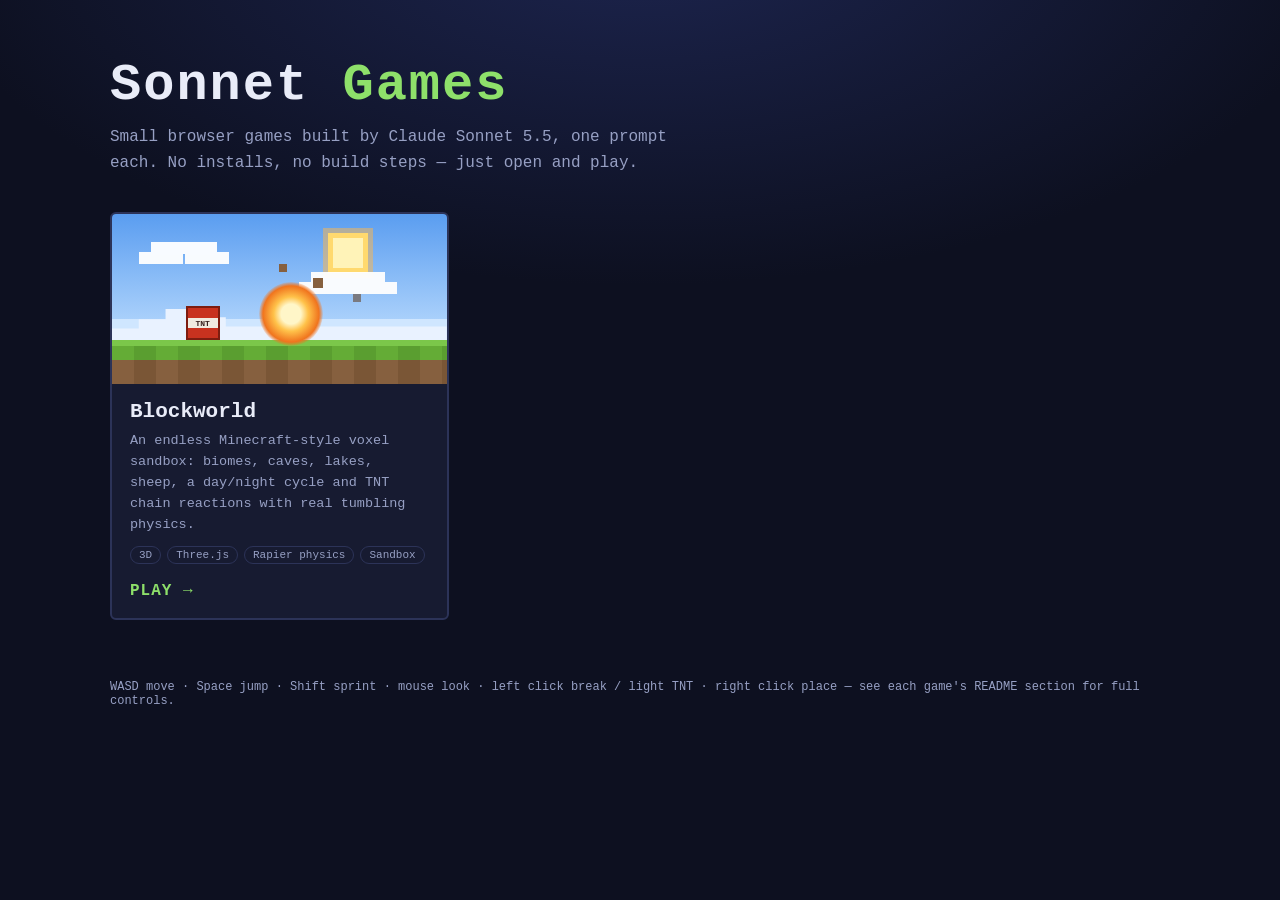
==== index.html @ 3fce9a78 "Add Blockworld: browser voxel sandbox with biomes, TNT physics, day/night and sheep Co-Authored-By: " ====
<!doctype html>
<html lang="en">
<head>
<meta charset="utf-8">
<meta name="viewport" content="width=device-width, initial-scale=1">
<title>Sonnet Games</title>
<meta name="description" content="A small arcade of browser games built by Claude Sonnet 5.5, one prompt each.">
<style>
  :root { --bg: #0d1020; --panel: #171b31; --line: #2c3358; --ink: #e9ecf8; --dim: #97a0c4; --accent: #8ee06a; }
  * { box-sizing: border-box; }
  html, body { margin: 0; min-height: 100%; background: var(--bg); color: var(--ink);
    font-family: ui-monospace, "SF Mono", Menlo, Consolas, "Courier New", monospace; }
  body { background: radial-gradient(1200px 600px at 50% -10%, #1d2550 0%, transparent 60%), var(--bg); }
  header { max-width: 1100px; margin: 0 auto; padding: 56px 20px 8px; }
  h1 { margin: 0; font-size: clamp(30px, 6vw, 52px); letter-spacing: 2px; }
  h1 span { color: var(--accent); }
  header p { margin: 10px 0 0; color: var(--dim); max-width: 60ch; line-height: 1.6; }
  main { max-width: 1100px; margin: 0 auto; padding: 28px 20px 60px; }
  .grid { display: grid; grid-template-columns: repeat(auto-fill, minmax(300px, 1fr)); gap: 22px; }
  .card { display: flex; flex-direction: column; text-decoration: none; color: inherit; background: var(--panel); border: 2px solid var(--line);
    border-radius: 6px; overflow: hidden; transition: transform .15s, border-color .15s, box-shadow .15s; }
  .card:hover, .card:focus-visible { transform: translateY(-4px); border-color: var(--accent); box-shadow: 0 12px 34px rgba(0, 0, 0, .45); outline: none; }
  .art { position: relative; height: 170px; overflow: hidden; }
  .body { padding: 16px 18px 18px; display: flex; flex-direction: column; gap: 8px; flex: 1; }
  .body h2 { margin: 0; font-size: 21px; }
  .body p { margin: 0; color: var(--dim); font-size: 13.5px; line-height: 1.55; }
  .tags { display: flex; flex-wrap: wrap; gap: 6px; margin-top: 2px; }
  .tags span { font-size: 11px; padding: 2px 8px; border: 1px solid var(--line); border-radius: 99px; color: var(--dim); }
  .play { margin-top: auto; padding-top: 10px; font-weight: 700; color: var(--accent); letter-spacing: 1px; }
  footer { max-width: 1100px; margin: 0 auto; padding: 0 20px 40px; color: var(--dim); font-size: 12px; }

  /* Blockworld cover art: pure CSS pixel scene */
  .bw { background: linear-gradient(#5a9df0 0%, #a9d0fb 62%, #cfe6ff 62%); image-rendering: pixelated; }
  .bw .sun { position: absolute; left: 66%; top: 14%; width: 30px; height: 30px; background: #fff3b8; box-shadow: 0 0 0 5px #ffd96e, 0 0 0 10px rgba(255, 184, 74, .5); }
  .bw .cloud { position: absolute; height: 12px; background: #fff; box-shadow: 12px -10px 0 #fff, 34px -10px 0 #fff, 46px 0 0 #fff; opacity: .95; }
  .bw .hills { position: absolute; left: 0; right: 0; bottom: 42px; height: 46px;
    background: conic-gradient(from 225deg at 30% 100%, transparent 0 0), linear-gradient(#e9f2ff, #e9f2ff); clip-path: polygon(0 100%, 0 70%, 8% 70%, 8% 50%, 16% 50%, 16% 28%, 26% 28%, 26% 46%, 34% 46%, 34% 66%, 100% 66%, 100% 100%); }
  .bw .ground { position: absolute; left: 0; right: 0; bottom: 0; height: 44px; background: repeating-linear-gradient(90deg, #64ac36 0 22px, #5a9e30 22px 44px); border-top: 6px solid #7bc74a; }
  .bw .dirt { position: absolute; left: 0; right: 0; bottom: 0; height: 24px; background: repeating-linear-gradient(90deg, #86603f 0 22px, #7a5636 22px 44px); }
  .bw .tnt { position: absolute; left: 22%; bottom: 44px; width: 34px; height: 34px; background: linear-gradient(#c8321f 0 32%, #f0ebe0 32% 68%, #c8321f 68%); border: 2px solid #7d1d10; }
  .bw .tnt::after { content: "TNT"; position: absolute; inset: 0; display: grid; place-items: center; font-size: 8px; font-weight: 900; color: #3a2320; }
  .bw .boom { position: absolute; left: 44%; bottom: 38px; width: 64px; height: 64px; border-radius: 50%; background: radial-gradient(circle, #fff6c8 0 22%, #ffc24a 38%, #f0741e 62%, rgba(240, 116, 30, 0) 72%); }
  .bw .deb { position: absolute; width: 10px; height: 10px; background: #86603f; }
</style>
</head>
<body>
<header>
  <h1>Sonnet <span>Games</span></h1>
  <p>Small browser games built by Claude Sonnet 5.5, one prompt each. No installs, no build steps — just open and play.</p>
</header>
<main>
  <div class="grid">
    <!-- GAME CARDS: one <a class="card"> per game -->
    <a class="card" href="games/blockworld/">
      <div class="art bw" aria-hidden="true">
        <div class="sun"></div>
        <div class="cloud" style="left:8%;top:22%;width:44px"></div>
        <div class="cloud" style="left:56%;top:40%;width:52px"></div>
        <div class="hills"></div>
        <div class="ground"></div><div class="dirt"></div>
        <div class="tnt"></div>
        <div class="boom"></div>
        <div class="deb" style="left:60%;bottom:96px"></div>
        <div class="deb" style="left:72%;bottom:82px;width:8px;height:8px;background:#7a7a80"></div>
        <div class="deb" style="left:50%;bottom:112px;width:8px;height:8px"></div>
      </div>
      <div class="body">
        <h2>Blockworld</h2>
        <p>An endless Minecraft-style voxel sandbox: biomes, caves, lakes, sheep, a day/night cycle and TNT chain reactions with real tumbling physics.</p>
        <div class="tags"><span>3D</span><span>Three.js</span><span>Rapier physics</span><span>Sandbox</span></div>
        <div class="play">PLAY &rarr;</div>
      </div>
    </a>
  </div>
</main>
<footer>WASD move · Space jump · Shift sprint · mouse look · left click break / light TNT · right click place — see each game's README section for full controls.</footer>
</body>
</html>
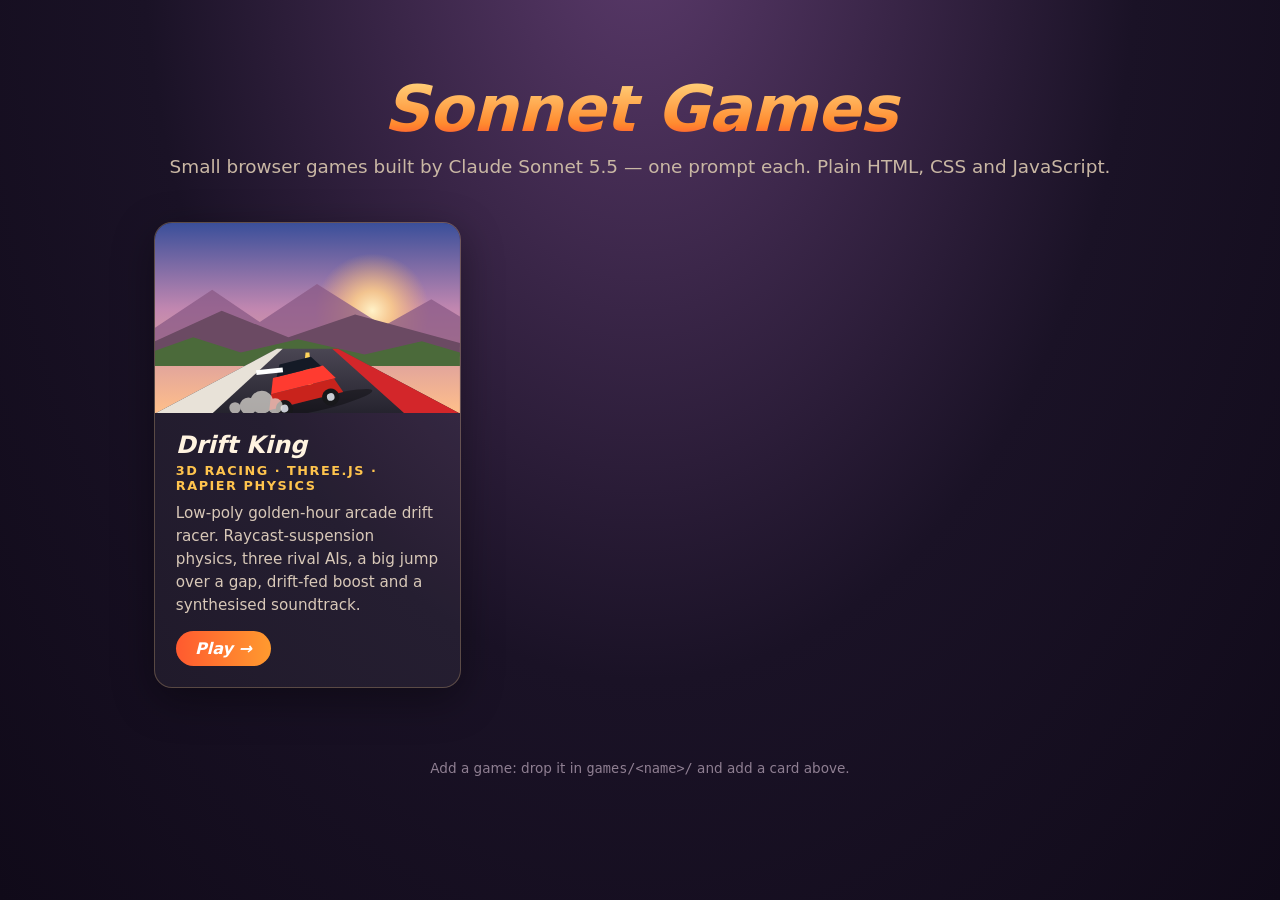
==== commit 2057bb8b: "Add Drift King: 3D arcade drift racer (Three.js + Rapier) Low-poly golden-hour racer with a raycast-" ====
--- a/index.html
+++ b/index.html
@@ -4,75 +4,79 @@
 <meta charset="utf-8">
 <meta name="viewport" content="width=device-width, initial-scale=1">
 <title>Sonnet Games</title>
-<meta name="description" content="A small arcade of browser games built by Claude Sonnet 5.5, one prompt each.">
 <style>
-  :root { --bg: #0d1020; --panel: #171b31; --line: #2c3358; --ink: #e9ecf8; --dim: #97a0c4; --accent: #8ee06a; }
-  * { box-sizing: border-box; }
-  html, body { margin: 0; min-height: 100%; background: var(--bg); color: var(--ink);
-    font-family: ui-monospace, "SF Mono", Menlo, Consolas, "Courier New", monospace; }
-  body { background: radial-gradient(1200px 600px at 50% -10%, #1d2550 0%, transparent 60%), var(--bg); }
-  header { max-width: 1100px; margin: 0 auto; padding: 56px 20px 8px; }
-  h1 { margin: 0; font-size: clamp(30px, 6vw, 52px); letter-spacing: 2px; }
-  h1 span { color: var(--accent); }
-  header p { margin: 10px 0 0; color: var(--dim); max-width: 60ch; line-height: 1.6; }
-  main { max-width: 1100px; margin: 0 auto; padding: 28px 20px 60px; }
-  .grid { display: grid; grid-template-columns: repeat(auto-fill, minmax(300px, 1fr)); gap: 22px; }
-  .card { display: flex; flex-direction: column; text-decoration: none; color: inherit; background: var(--panel); border: 2px solid var(--line);
-    border-radius: 6px; overflow: hidden; transition: transform .15s, border-color .15s, box-shadow .15s; }
-  .card:hover, .card:focus-visible { transform: translateY(-4px); border-color: var(--accent); box-shadow: 0 12px 34px rgba(0, 0, 0, .45); outline: none; }
-  .art { position: relative; height: 170px; overflow: hidden; }
-  .body { padding: 16px 18px 18px; display: flex; flex-direction: column; gap: 8px; flex: 1; }
-  .body h2 { margin: 0; font-size: 21px; }
-  .body p { margin: 0; color: var(--dim); font-size: 13.5px; line-height: 1.55; }
-  .tags { display: flex; flex-wrap: wrap; gap: 6px; margin-top: 2px; }
-  .tags span { font-size: 11px; padding: 2px 8px; border: 1px solid var(--line); border-radius: 99px; color: var(--dim); }
-  .play { margin-top: auto; padding-top: 10px; font-weight: 700; color: var(--accent); letter-spacing: 1px; }
-  footer { max-width: 1100px; margin: 0 auto; padding: 0 20px 40px; color: var(--dim); font-size: 12px; }
-
-  /* Blockworld cover art: pure CSS pixel scene */
-  .bw { background: linear-gradient(#5a9df0 0%, #a9d0fb 62%, #cfe6ff 62%); image-rendering: pixelated; }
-  .bw .sun { position: absolute; left: 66%; top: 14%; width: 30px; height: 30px; background: #fff3b8; box-shadow: 0 0 0 5px #ffd96e, 0 0 0 10px rgba(255, 184, 74, .5); }
-  .bw .cloud { position: absolute; height: 12px; background: #fff; box-shadow: 12px -10px 0 #fff, 34px -10px 0 #fff, 46px 0 0 #fff; opacity: .95; }
-  .bw .hills { position: absolute; left: 0; right: 0; bottom: 42px; height: 46px;
-    background: conic-gradient(from 225deg at 30% 100%, transparent 0 0), linear-gradient(#e9f2ff, #e9f2ff); clip-path: polygon(0 100%, 0 70%, 8% 70%, 8% 50%, 16% 50%, 16% 28%, 26% 28%, 26% 46%, 34% 46%, 34% 66%, 100% 66%, 100% 100%); }
-  .bw .ground { position: absolute; left: 0; right: 0; bottom: 0; height: 44px; background: repeating-linear-gradient(90deg, #64ac36 0 22px, #5a9e30 22px 44px); border-top: 6px solid #7bc74a; }
-  .bw .dirt { position: absolute; left: 0; right: 0; bottom: 0; height: 24px; background: repeating-linear-gradient(90deg, #86603f 0 22px, #7a5636 22px 44px); }
-  .bw .tnt { position: absolute; left: 22%; bottom: 44px; width: 34px; height: 34px; background: linear-gradient(#c8321f 0 32%, #f0ebe0 32% 68%, #c8321f 68%); border: 2px solid #7d1d10; }
-  .bw .tnt::after { content: "TNT"; position: absolute; inset: 0; display: grid; place-items: center; font-size: 8px; font-weight: 900; color: #3a2320; }
-  .bw .boom { position: absolute; left: 44%; bottom: 38px; width: 64px; height: 64px; border-radius: 50%; background: radial-gradient(circle, #fff6c8 0 22%, #ffc24a 38%, #f0741e 62%, rgba(240, 116, 30, 0) 72%); }
-  .bw .deb { position: absolute; width: 10px; height: 10px; background: #86603f; }
+  :root { color-scheme: dark; }
+  * { box-sizing: border-box; margin: 0; padding: 0; }
+  body { min-height: 100vh; font-family: "Trebuchet MS", "Segoe UI", system-ui, sans-serif; color: #fff3e0;
+    background: radial-gradient(ellipse at 50% -10%, #5b3a6b 0%, #1a1226 55%, #100a19 100%); }
+  header { padding: 8vh 6vw 3vh; text-align: center; }
+  h1 { font-size: clamp(2rem, 6vw, 4rem); font-style: italic; font-weight: 900; letter-spacing: -0.01em;
+    background: linear-gradient(180deg, #ffe08a, #ff8a2f 70%, #ff3b30); -webkit-background-clip: text; background-clip: text; color: transparent; }
+  header p { margin-top: 0.6rem; color: #c9b7a4; font-size: clamp(0.95rem, 2vw, 1.15rem); }
+  main { max-width: 1100px; margin: 0 auto; padding: 2vh 5vw 8vh; }
+  .grid { display: grid; gap: 1.6rem; grid-template-columns: repeat(auto-fill, minmax(280px, 1fr)); }
+  .card { display: flex; flex-direction: column; text-decoration: none; color: inherit; border-radius: 18px; overflow: hidden;
+    background: rgba(255,255,255,0.05); border: 1px solid rgba(255,210,140,0.25); box-shadow: 0 12px 40px rgba(0,0,0,0.35);
+    transition: transform 0.18s ease, box-shadow 0.18s ease, border-color 0.18s ease; }
+  .card:hover, .card:focus-visible { transform: translateY(-5px); border-color: rgba(255,210,140,0.7); box-shadow: 0 18px 50px rgba(255,120,40,0.25); outline: none; }
+  .card svg { display: block; width: 100%; height: auto; aspect-ratio: 16 / 10; }
+  .card .body { padding: 1.1rem 1.3rem 1.3rem; }
+  .card h2 { font-size: 1.5rem; font-style: italic; font-weight: 900; }
+  .card .tags { margin-top: 0.25rem; color: #ffc44d; font-size: 0.8rem; letter-spacing: 0.12em; text-transform: uppercase; font-weight: 700; }
+  .card p { margin-top: 0.6rem; color: #d8c8b8; line-height: 1.5; font-size: 0.95rem; }
+  .card .play { display: inline-block; margin-top: 0.9rem; padding: 0.5rem 1.2rem; border-radius: 99px; font-weight: 800; font-style: italic;
+    background: linear-gradient(90deg, #ff5a2f, #ff9a2f); color: #fff; }
+  footer { text-align: center; padding: 0 0 5vh; color: #8f7f92; font-size: 0.85rem; }
 </style>
 </head>
 <body>
 <header>
-  <h1>Sonnet <span>Games</span></h1>
-  <p>Small browser games built by Claude Sonnet 5.5, one prompt each. No installs, no build steps — just open and play.</p>
+  <h1>Sonnet Games</h1>
+  <p>Small browser games built by Claude Sonnet 5.5 &mdash; one prompt each. Plain HTML, CSS and JavaScript.</p>
 </header>
 <main>
-  <div class="grid">
-    <!-- GAME CARDS: one <a class="card"> per game -->
-    <a class="card" href="games/blockworld/">
-      <div class="art bw" aria-hidden="true">
-        <div class="sun"></div>
-        <div class="cloud" style="left:8%;top:22%;width:44px"></div>
-        <div class="cloud" style="left:56%;top:40%;width:52px"></div>
-        <div class="hills"></div>
-        <div class="ground"></div><div class="dirt"></div>
-        <div class="tnt"></div>
-        <div class="boom"></div>
-        <div class="deb" style="left:60%;bottom:96px"></div>
-        <div class="deb" style="left:72%;bottom:82px;width:8px;height:8px;background:#7a7a80"></div>
-        <div class="deb" style="left:50%;bottom:112px;width:8px;height:8px"></div>
-      </div>
+  <div class="grid" id="games">
+
+    <!-- ===== Drift King ===== -->
+    <a class="card" href="games/drift-king/" aria-label="Play Drift King">
+      <svg viewBox="0 0 320 200" role="img" aria-label="A red low-poly car drifting on a sunset road">
+        <defs>
+          <linearGradient id="dk-sky" x1="0" y1="0" x2="0" y2="1">
+            <stop offset="0" stop-color="#3a4f9a"/><stop offset="0.45" stop-color="#c187b0"/><stop offset="1" stop-color="#ffbf8a"/>
+          </linearGradient>
+          <linearGradient id="dk-road" x1="0" y1="0" x2="0" y2="1"><stop offset="0" stop-color="#4a4653"/><stop offset="1" stop-color="#25232e"/></linearGradient>
+          <radialGradient id="dk-sun" cx="0.5" cy="0.5" r="0.5"><stop offset="0" stop-color="#fff2c8"/><stop offset="0.35" stop-color="#ffd08a" stop-opacity="0.85"/><stop offset="1" stop-color="#ffb46a" stop-opacity="0"/></radialGradient>
+        </defs>
+        <rect width="320" height="200" fill="url(#dk-sky)"/>
+        <circle cx="228" cy="92" r="60" fill="url(#dk-sun)"/>
+        <polygon points="0,110 60,70 110,104 170,64 240,108 290,80 320,98 320,130 0,130" fill="#8a5a86" opacity="0.75"/>
+        <polygon points="0,124 70,92 140,120 210,96 320,126 320,140 0,140" fill="#6b4a63"/>
+        <polygon points="0,134 40,120 90,136 150,122 220,138 280,124 320,136 320,150 0,150" fill="#4b6a3a"/>
+        <polygon points="128,132 192,132 320,200 0,200" fill="url(#dk-road)"/>
+        <polygon points="128,132 134,132 60,200 0,200" fill="#e8e2d8"/><polygon points="192,132 186,132 262,200 320,200" fill="#d3262a"/>
+        <g fill="#ffd45a"><polygon points="158,136 162,136 163,146 157,146"/><polygon points="156,152 164,152 166,170 154,170"/></g>
+        <g transform="translate(150 152) rotate(-14)">
+          <ellipse cx="18" cy="42" rx="52" ry="7" fill="#000" opacity="0.35"/>
+          <polygon points="-34,20 34,20 40,36 -40,36" fill="#c9231c"/>
+          <polygon points="-28,4 26,4 36,20 -34,20" fill="#ff3b30"/>
+          <polygon points="-18,-8 16,-8 24,4 -24,4" fill="#141a26"/>
+          <polygon points="-40,10 40,10 40,14 -40,14" fill="#fff" opacity="0.0"/>
+          <rect x="-44" y="-2" width="28" height="5" fill="#fff" transform="rotate(8)"/>
+          <circle cx="-24" cy="38" r="9" fill="#18181b"/><circle cx="-24" cy="38" r="4" fill="#c9ccd4"/>
+          <circle cx="26" cy="38" r="9" fill="#18181b"/><circle cx="26" cy="38" r="4" fill="#c9ccd4"/>
+        </g>
+        <g fill="#e6e2da" opacity="0.7"><circle cx="112" cy="188" r="12"/><circle cx="98" cy="192" r="9"/><circle cx="126" cy="192" r="8"/><circle cx="84" cy="194" r="6"/></g>
+      </svg>
       <div class="body">
-        <h2>Blockworld</h2>
-        <p>An endless Minecraft-style voxel sandbox: biomes, caves, lakes, sheep, a day/night cycle and TNT chain reactions with real tumbling physics.</p>
-        <div class="tags"><span>3D</span><span>Three.js</span><span>Rapier physics</span><span>Sandbox</span></div>
-        <div class="play">PLAY &rarr;</div>
+        <h2>Drift King</h2>
+        <div class="tags">3D racing &middot; Three.js &middot; Rapier physics</div>
+        <p>Low-poly golden-hour arcade drift racer. Raycast-suspension physics, three rival AIs, a big jump over a gap, drift-fed boost and a synthesised soundtrack.</p>
+        <span class="play">Play &rarr;</span>
       </div>
     </a>
+
   </div>
 </main>
-<footer>WASD move · Space jump · Shift sprint · mouse look · left click break / light TNT · right click place — see each game's README section for full controls.</footer>
+<footer>Add a game: drop it in <code>games/&lt;name&gt;/</code> and add a card above.</footer>
 </body>
 </html>
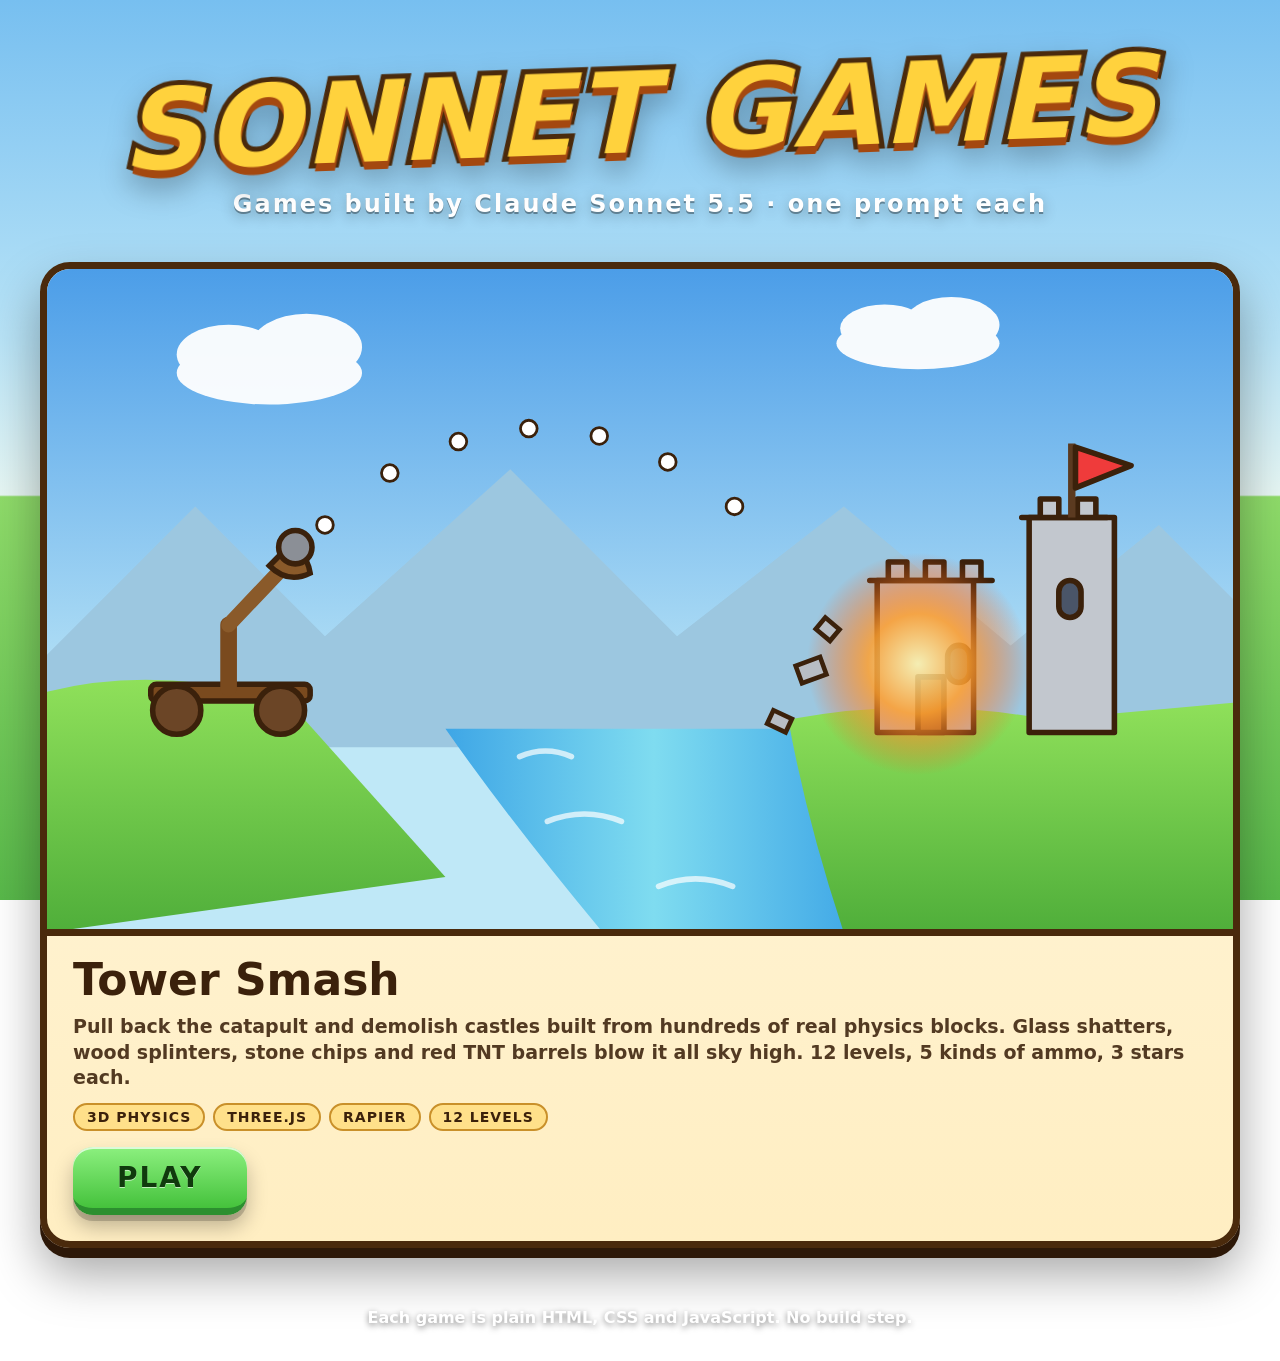
==== commit b7b4ffe2: "Add Tower Smash: 3D castle-smashing physics game (Three.js + Rapier), root game menu and README Co-A" ====
--- a/index.html
+++ b/index.html
@@ -2,81 +2,109 @@
 <html lang="en">
 <head>
 <meta charset="utf-8">
+<title>Sonnet Games</title>
 <meta name="viewport" content="width=device-width, initial-scale=1">
-<title>Sonnet Games</title>
+<meta name="description" content="Browser games built by Claude Sonnet 5.5, one prompt each.">
+<meta name="theme-color" content="#7cc4ee">
+<link rel="icon" href="data:image/svg+xml,%3Csvg xmlns='http://www.w3.org/2000/svg' viewBox='0 0 64 64'%3E%3Crect width='64' height='64' rx='14' fill='%23ffb01f'/%3E%3Cpath d='M32 10l6.5 14 15 2-11 10.5 2.8 15L32 44.5 18.7 51.5l2.8-15L10.5 26l15-2z' fill='%23fff3a0' stroke='%233b210b' stroke-width='3' stroke-linejoin='round'/%3E%3C/svg%3E">
 <style>
-  :root { color-scheme: dark; }
-  * { box-sizing: border-box; margin: 0; padding: 0; }
-  body { min-height: 100vh; font-family: "Trebuchet MS", "Segoe UI", system-ui, sans-serif; color: #fff3e0;
-    background: radial-gradient(ellipse at 50% -10%, #5b3a6b 0%, #1a1226 55%, #100a19 100%); }
-  header { padding: 8vh 6vw 3vh; text-align: center; }
-  h1 { font-size: clamp(2rem, 6vw, 4rem); font-style: italic; font-weight: 900; letter-spacing: -0.01em;
-    background: linear-gradient(180deg, #ffe08a, #ff8a2f 70%, #ff3b30); -webkit-background-clip: text; background-clip: text; color: transparent; }
-  header p { margin-top: 0.6rem; color: #c9b7a4; font-size: clamp(0.95rem, 2vw, 1.15rem); }
-  main { max-width: 1100px; margin: 0 auto; padding: 2vh 5vw 8vh; }
-  .grid { display: grid; gap: 1.6rem; grid-template-columns: repeat(auto-fill, minmax(280px, 1fr)); }
-  .card { display: flex; flex-direction: column; text-decoration: none; color: inherit; border-radius: 18px; overflow: hidden;
-    background: rgba(255,255,255,0.05); border: 1px solid rgba(255,210,140,0.25); box-shadow: 0 12px 40px rgba(0,0,0,0.35);
-    transition: transform 0.18s ease, box-shadow 0.18s ease, border-color 0.18s ease; }
-  .card:hover, .card:focus-visible { transform: translateY(-5px); border-color: rgba(255,210,140,0.7); box-shadow: 0 18px 50px rgba(255,120,40,0.25); outline: none; }
-  .card svg { display: block; width: 100%; height: auto; aspect-ratio: 16 / 10; }
-  .card .body { padding: 1.1rem 1.3rem 1.3rem; }
-  .card h2 { font-size: 1.5rem; font-style: italic; font-weight: 900; }
-  .card .tags { margin-top: 0.25rem; color: #ffc44d; font-size: 0.8rem; letter-spacing: 0.12em; text-transform: uppercase; font-weight: 700; }
-  .card p { margin-top: 0.6rem; color: #d8c8b8; line-height: 1.5; font-size: 0.95rem; }
-  .card .play { display: inline-block; margin-top: 0.9rem; padding: 0.5rem 1.2rem; border-radius: 99px; font-weight: 800; font-style: italic;
-    background: linear-gradient(90deg, #ff5a2f, #ff9a2f); color: #fff; }
-  footer { text-align: center; padding: 0 0 5vh; color: #8f7f92; font-size: 0.85rem; }
+  :root { --ink: #3b210b; --gold: #ffd23d; --wood: #7a4a1e; --wood-d: #4a2a0c;
+    --font: "Baloo 2", "Fredoka One", "Arial Rounded MT Bold", "Trebuchet MS", "Segoe UI", system-ui, sans-serif; }
+  * { box-sizing: border-box; }
+  html { min-height: 100%; }
+  body { margin: 0; min-height: 100vh; font-family: var(--font); color: var(--ink);
+    background: linear-gradient(#77bff0 0%, #b9e4f7 38%, #e7f7f4 55%, #8fdc6a 55.2%, #58b84a 100%) fixed; overflow-x: hidden; }
+  .sky-clouds { position: fixed; inset: 0 0 45% 0; pointer-events: none; overflow: hidden; }
+  .cloud { position: absolute; width: 220px; height: 64px; background: #fff; border-radius: 64px; opacity: .92; filter: drop-shadow(0 8px 0 rgba(150,190,220,.35)); animation: drift linear infinite; }
+  .cloud::before, .cloud::after { content: ""; position: absolute; background: #fff; border-radius: 50%; }
+  .cloud::before { width: 96px; height: 96px; left: 30px; top: -46px; }
+  .cloud::after { width: 70px; height: 70px; left: 112px; top: -32px; }
+  .c1 { top: 8%; left: -260px; animation-duration: 90s; transform: scale(1.1); }
+  .c2 { top: 22%; left: -260px; animation-duration: 130s; animation-delay: -50s; transform: scale(.7); }
+  .c3 { top: 4%; left: -260px; animation-duration: 110s; animation-delay: -20s; transform: scale(.85); }
+  @keyframes drift { to { left: 110vw; } }
+  header { position: relative; text-align: center; padding: clamp(28px, 7vh, 72px) 20px 8px; }
+  h1 { margin: 0; font-weight: 900; font-style: italic; line-height: .9; letter-spacing: 3px; color: var(--gold); font-size: clamp(48px, 10vw, 112px);
+    -webkit-text-stroke: 10px var(--wood-d); paint-order: stroke fill; text-shadow: 0 8px 0 #a4480f; transform: rotate(-2deg); filter: drop-shadow(0 12px 14px rgba(0,0,0,.25)); }
+  header p { margin: 26px 0 0; font-size: clamp(16px, 2.4vw, 24px); font-weight: 800; color: #fff; letter-spacing: 2px; text-shadow: 0 2px 0 rgba(0,0,0,.35), 0 4px 14px rgba(0,0,0,.3); }
+  main { position: relative; max-width: 1240px; margin: 0 auto; padding: 36px 20px 60px; display: grid; gap: 34px; grid-template-columns: repeat(auto-fit, minmax(min(100%, 520px), 1fr)); }
+  .card { display: block; text-decoration: none; color: inherit; border-radius: 30px; overflow: hidden; background: linear-gradient(#fff9e6, #ffeec2);
+    border: 7px solid var(--wood-d); box-shadow: 0 10px 0 #2d1808, 0 26px 50px rgba(0,0,0,.35); transition: transform .18s cubic-bezier(.2,1.4,.4,1), box-shadow .18s; }
+  .card:hover, .card:focus-visible { transform: translateY(-8px) rotate(-.4deg); box-shadow: 0 18px 0 #2d1808, 0 36px 60px rgba(0,0,0,.4); outline: none; }
+  .card:focus-visible { outline: 4px solid #fff; outline-offset: 4px; }
+  .card:active { transform: translateY(2px); box-shadow: 0 6px 0 #2d1808, 0 12px 24px rgba(0,0,0,.35); }
+  .cover { aspect-ratio: 16 / 9; width: 100%; display: block; border-bottom: 7px solid var(--wood-d); }
+  .body { padding: 22px 26px 26px; display: flex; flex-direction: column; gap: 12px; }
+  .body h2 { margin: 0; font-size: clamp(30px, 4vw, 44px); font-weight: 900; line-height: 1; }
+  .body p { margin: 0; font-size: 19px; font-weight: 600; line-height: 1.35; opacity: .88; }
+  .tags { display: flex; flex-wrap: wrap; gap: 8px; }
+  .tags span { padding: 4px 12px; border-radius: 14px; font-size: 14px; font-weight: 800; letter-spacing: 1px; background: #ffe08a; border: 2px solid #c9902a; }
+  .play { align-self: flex-start; margin-top: 4px; font-weight: 900; font-size: 28px; letter-spacing: 2px; padding: 14px 44px; border-radius: 20px; color: #103a0d;
+    background: linear-gradient(#8cf07f, #45c23c); border-bottom: 7px solid #2c8f2f; box-shadow: 0 6px 0 rgba(0,0,0,.18), 0 12px 20px rgba(0,0,0,.25), inset 0 2px 0 rgba(255,255,255,.7); text-shadow: 0 1px 0 rgba(255,255,255,.6); }
+  .card:hover .play { filter: brightness(1.08); }
+  footer { position: relative; text-align: center; padding: 0 20px 34px; color: #fff; font-weight: 700; text-shadow: 0 2px 6px rgba(0,0,0,.5); }
+  @media (prefers-reduced-motion: reduce) { .cloud { animation: none; left: 20%; } .card { transition: none; } }
 </style>
 </head>
 <body>
+<div class="sky-clouds" aria-hidden="true"><div class="cloud c1"></div><div class="cloud c2"></div><div class="cloud c3"></div></div>
+
 <header>
-  <h1>Sonnet Games</h1>
-  <p>Small browser games built by Claude Sonnet 5.5 &mdash; one prompt each. Plain HTML, CSS and JavaScript.</p>
+  <h1>SONNET GAMES</h1>
+  <p>Games built by Claude Sonnet 5.5 &middot; one prompt each</p>
 </header>
+
+<!-- One card per game in games/. To add a game, copy a card and change the href, cover, title and text. -->
 <main>
-  <div class="grid" id="games">
+  <a class="card" href="games/tower-smash/" aria-label="Play Tower Smash">
+    <svg class="cover" viewBox="0 0 640 360" preserveAspectRatio="xMidYMid slice" role="img" aria-label="A catapult on a green hill aiming at a stone castle across a river">
+      <defs>
+        <linearGradient id="ts-sky" x1="0" y1="0" x2="0" y2="1"><stop offset="0" stop-color="#4b9de8"/><stop offset=".7" stop-color="#bfe8f7"/></linearGradient>
+        <linearGradient id="ts-hill" x1="0" y1="0" x2="0" y2="1"><stop offset="0" stop-color="#8fe05a"/><stop offset="1" stop-color="#4fae3a"/></linearGradient>
+        <linearGradient id="ts-water" x1="0" y1="0" x2="1" y2="0"><stop offset="0" stop-color="#3ea6e6"/><stop offset=".5" stop-color="#7fdcf0"/><stop offset="1" stop-color="#3ea6e6"/></linearGradient>
+        <radialGradient id="ts-boom" cx=".5" cy=".5" r=".5"><stop offset="0" stop-color="#fff6b0"/><stop offset=".45" stop-color="#ffa030"/><stop offset="1" stop-color="#ff5a1a" stop-opacity="0"/></radialGradient>
+      </defs>
+      <rect width="640" height="360" fill="url(#ts-sky)"/>
+      <path d="M0 210 L80 130 L150 200 L250 110 L340 200 L430 130 L520 205 L600 140 L640 180 L640 260 L0 260z" fill="#9cc7e0"/>
+      <g fill="#fff" opacity=".95"><ellipse cx="120" cy="58" rx="50" ry="17"/><ellipse cx="98" cy="48" rx="28" ry="16"/><ellipse cx="140" cy="44" rx="30" ry="18"/>
+        <ellipse cx="470" cy="42" rx="44" ry="14"/><ellipse cx="452" cy="34" rx="24" ry="13"/><ellipse cx="488" cy="32" rx="26" ry="15"/></g>
+      <path d="M0 230 Q60 215 130 235 L215 330 L0 360z" fill="url(#ts-hill)"/>
+      <path d="M215 250 Q250 300 300 360 L440 360 Q400 300 420 250z" fill="url(#ts-water)"/>
+      <path d="M270 300 q20 -8 40 0 M330 335 q20 -8 40 0 M255 265 q14 -6 28 0" stroke="#fff" stroke-width="3" fill="none" opacity=".7" stroke-linecap="round"/>
+      <path d="M400 245 Q470 232 540 245 L640 236 L640 360 L430 360 Q410 300 400 245z" fill="url(#ts-hill)"/>
+      <!-- catapult -->
+      <g transform="translate(64 200)">
+        <rect x="-8" y="26" width="86" height="9" rx="3" fill="#7a4a1e" stroke="#3b210b" stroke-width="3"/>
+        <circle cx="6" cy="40" r="13" fill="#6b4526" stroke="#3b210b" stroke-width="3"/><circle cx="62" cy="40" r="13" fill="#6b4526" stroke="#3b210b" stroke-width="3"/>
+        <path d="M34 28 L34 -6" stroke="#7a4a1e" stroke-width="9" stroke-linecap="round"/>
+        <path d="M34 -6 L70 -44" stroke="#8a5a2a" stroke-width="8" stroke-linecap="round"/>
+        <path d="M62 -44 q14 -4 16 10 q-12 6 -22 -4z" fill="#8a5a2a" stroke="#3b210b" stroke-width="3"/>
+        <circle cx="70" cy="-48" r="9" fill="#8b8f96" stroke="#3b210b" stroke-width="3"/>
+      </g>
+      <!-- dotted arc -->
+      <g fill="#fff" stroke="#3b210b" stroke-width="1.5"><circle cx="150" cy="140" r="4.5"/><circle cx="185" cy="112" r="4.5"/><circle cx="222" cy="95" r="4.5"/><circle cx="260" cy="88" r="4.5"/><circle cx="298" cy="92" r="4.5"/><circle cx="335" cy="106" r="4.5"/><circle cx="371" cy="130" r="4.5"/></g>
+      <!-- castle -->
+      <g stroke="#3b210b" stroke-width="3" stroke-linejoin="round">
+        <rect x="448" y="170" width="52" height="82" fill="#b8bdc4"/>
+        <path d="M444 170 h10 v-10 h10 v10 h10 v-10 h10 v10 h10 v-10 h10 v10 h6 v0z" fill="#b8bdc4"/>
+        <rect x="530" y="136" width="46" height="116" fill="#c2c7ce"/>
+        <path d="M526 136 h10 v-10 h10 v10 h10 v-10 h10 v10 h6z" fill="#c2c7ce"/>
+        <rect x="486" y="205" width="12" height="20" rx="6" fill="#4a5568"/><rect x="546" y="170" width="12" height="20" rx="6" fill="#4a5568"/>
+        <path d="M553 136 V96" stroke="#5b3a20" stroke-width="4" fill="none"/><path d="M555 98 l30 10 -30 12z" fill="#ef3b3b"/>
+        <rect x="470" y="222" width="14" height="30" fill="#8b5a2b"/>
+      </g>
+      <circle cx="470" cy="215" r="60" fill="url(#ts-boom)" opacity=".85"/>
+      <g fill="#b8bdc4" stroke="#3b210b" stroke-width="2.5"><rect x="404" y="216" width="14" height="10" transform="rotate(-20 404 216)"/><rect x="392" y="240" width="11" height="8" transform="rotate(25 392 240)"/><rect x="420" y="190" width="10" height="8" transform="rotate(40 420 190)"/></g>
+    </svg>
+    <div class="body">
+      <h2>Tower Smash</h2>
+      <p>Pull back the catapult and demolish castles built from hundreds of real physics blocks. Glass shatters, wood splinters, stone chips and red TNT barrels blow it all sky high. 12 levels, 5 kinds of ammo, 3 stars each.</p>
+      <div class="tags"><span>3D PHYSICS</span><span>THREE.JS</span><span>RAPIER</span><span>12 LEVELS</span></div>
+      <span class="play">PLAY</span>
+    </div>
+  </a>
+</main>
 
-    <!-- ===== Drift King ===== -->
-    <a class="card" href="games/drift-king/" aria-label="Play Drift King">
-      <svg viewBox="0 0 320 200" role="img" aria-label="A red low-poly car drifting on a sunset road">
-        <defs>
-          <linearGradient id="dk-sky" x1="0" y1="0" x2="0" y2="1">
-            <stop offset="0" stop-color="#3a4f9a"/><stop offset="0.45" stop-color="#c187b0"/><stop offset="1" stop-color="#ffbf8a"/>
-          </linearGradient>
-          <linearGradient id="dk-road" x1="0" y1="0" x2="0" y2="1"><stop offset="0" stop-color="#4a4653"/><stop offset="1" stop-color="#25232e"/></linearGradient>
-          <radialGradient id="dk-sun" cx="0.5" cy="0.5" r="0.5"><stop offset="0" stop-color="#fff2c8"/><stop offset="0.35" stop-color="#ffd08a" stop-opacity="0.85"/><stop offset="1" stop-color="#ffb46a" stop-opacity="0"/></radialGradient>
-        </defs>
-        <rect width="320" height="200" fill="url(#dk-sky)"/>
-        <circle cx="228" cy="92" r="60" fill="url(#dk-sun)"/>
-        <polygon points="0,110 60,70 110,104 170,64 240,108 290,80 320,98 320,130 0,130" fill="#8a5a86" opacity="0.75"/>
-        <polygon points="0,124 70,92 140,120 210,96 320,126 320,140 0,140" fill="#6b4a63"/>
-        <polygon points="0,134 40,120 90,136 150,122 220,138 280,124 320,136 320,150 0,150" fill="#4b6a3a"/>
-        <polygon points="128,132 192,132 320,200 0,200" fill="url(#dk-road)"/>
-        <polygon points="128,132 134,132 60,200 0,200" fill="#e8e2d8"/><polygon points="192,132 186,132 262,200 320,200" fill="#d3262a"/>
-        <g fill="#ffd45a"><polygon points="158,136 162,136 163,146 157,146"/><polygon points="156,152 164,152 166,170 154,170"/></g>
-        <g transform="translate(150 152) rotate(-14)">
-          <ellipse cx="18" cy="42" rx="52" ry="7" fill="#000" opacity="0.35"/>
-          <polygon points="-34,20 34,20 40,36 -40,36" fill="#c9231c"/>
-          <polygon points="-28,4 26,4 36,20 -34,20" fill="#ff3b30"/>
-          <polygon points="-18,-8 16,-8 24,4 -24,4" fill="#141a26"/>
-          <polygon points="-40,10 40,10 40,14 -40,14" fill="#fff" opacity="0.0"/>
-          <rect x="-44" y="-2" width="28" height="5" fill="#fff" transform="rotate(8)"/>
-          <circle cx="-24" cy="38" r="9" fill="#18181b"/><circle cx="-24" cy="38" r="4" fill="#c9ccd4"/>
-          <circle cx="26" cy="38" r="9" fill="#18181b"/><circle cx="26" cy="38" r="4" fill="#c9ccd4"/>
-        </g>
-        <g fill="#e6e2da" opacity="0.7"><circle cx="112" cy="188" r="12"/><circle cx="98" cy="192" r="9"/><circle cx="126" cy="192" r="8"/><circle cx="84" cy="194" r="6"/></g>
-      </svg>
-      <div class="body">
-        <h2>Drift King</h2>
-        <div class="tags">3D racing &middot; Three.js &middot; Rapier physics</div>
-        <p>Low-poly golden-hour arcade drift racer. Raycast-suspension physics, three rival AIs, a big jump over a gap, drift-fed boost and a synthesised soundtrack.</p>
-        <span class="play">Play &rarr;</span>
-      </div>
-    </a>
-
-  </div>
-</main>
-<footer>Add a game: drop it in <code>games/&lt;name&gt;/</code> and add a card above.</footer>
+<footer>Each game is plain HTML, CSS and JavaScript. No build step.</footer>
 </body>
 </html>
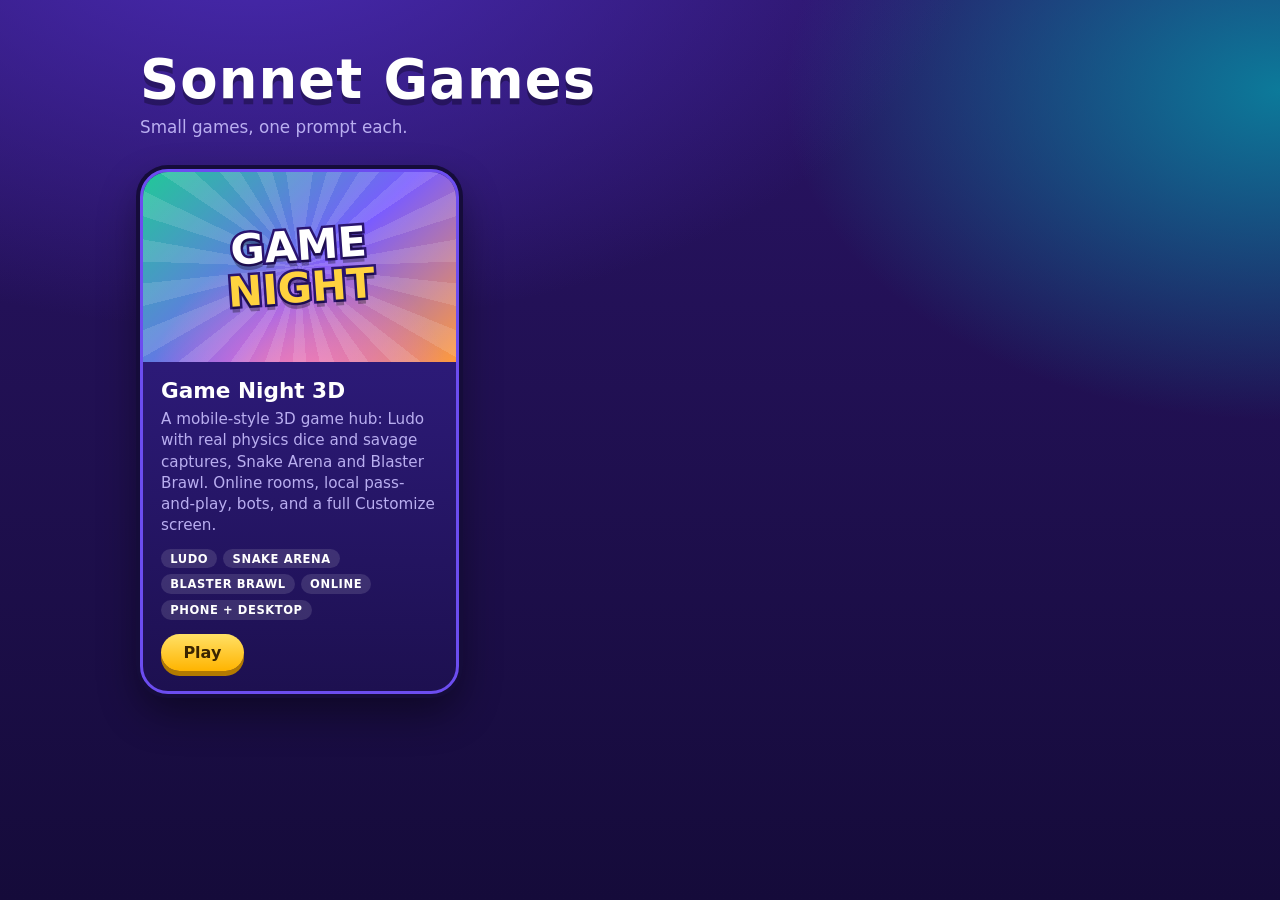
==== commit fb6864dc: "Game Night 3D: root index card, README controls, test suite ported to real games, late-join wall syn" ====
--- a/index.html
+++ b/index.html
@@ -2,109 +2,47 @@
 <html lang="en">
 <head>
 <meta charset="utf-8">
+<meta name="viewport" content="width=device-width, initial-scale=1, viewport-fit=cover">
 <title>Sonnet Games</title>
-<meta name="viewport" content="width=device-width, initial-scale=1">
-<meta name="description" content="Browser games built by Claude Sonnet 5.5, one prompt each.">
-<meta name="theme-color" content="#7cc4ee">
-<link rel="icon" href="data:image/svg+xml,%3Csvg xmlns='http://www.w3.org/2000/svg' viewBox='0 0 64 64'%3E%3Crect width='64' height='64' rx='14' fill='%23ffb01f'/%3E%3Cpath d='M32 10l6.5 14 15 2-11 10.5 2.8 15L32 44.5 18.7 51.5l2.8-15L10.5 26l15-2z' fill='%23fff3a0' stroke='%233b210b' stroke-width='3' stroke-linejoin='round'/%3E%3C/svg%3E">
 <style>
-  :root { --ink: #3b210b; --gold: #ffd23d; --wood: #7a4a1e; --wood-d: #4a2a0c;
-    --font: "Baloo 2", "Fredoka One", "Arial Rounded MT Bold", "Trebuchet MS", "Segoe UI", system-ui, sans-serif; }
+  :root { color-scheme: dark; --bg1: #150b3a; --bg2: #2a1466; --ink: #fff; --muted: #b9aef0; }
   * { box-sizing: border-box; }
-  html { min-height: 100%; }
-  body { margin: 0; min-height: 100vh; font-family: var(--font); color: var(--ink);
-    background: linear-gradient(#77bff0 0%, #b9e4f7 38%, #e7f7f4 55%, #8fdc6a 55.2%, #58b84a 100%) fixed; overflow-x: hidden; }
-  .sky-clouds { position: fixed; inset: 0 0 45% 0; pointer-events: none; overflow: hidden; }
-  .cloud { position: absolute; width: 220px; height: 64px; background: #fff; border-radius: 64px; opacity: .92; filter: drop-shadow(0 8px 0 rgba(150,190,220,.35)); animation: drift linear infinite; }
-  .cloud::before, .cloud::after { content: ""; position: absolute; background: #fff; border-radius: 50%; }
-  .cloud::before { width: 96px; height: 96px; left: 30px; top: -46px; }
-  .cloud::after { width: 70px; height: 70px; left: 112px; top: -32px; }
-  .c1 { top: 8%; left: -260px; animation-duration: 90s; transform: scale(1.1); }
-  .c2 { top: 22%; left: -260px; animation-duration: 130s; animation-delay: -50s; transform: scale(.7); }
-  .c3 { top: 4%; left: -260px; animation-duration: 110s; animation-delay: -20s; transform: scale(.85); }
-  @keyframes drift { to { left: 110vw; } }
-  header { position: relative; text-align: center; padding: clamp(28px, 7vh, 72px) 20px 8px; }
-  h1 { margin: 0; font-weight: 900; font-style: italic; line-height: .9; letter-spacing: 3px; color: var(--gold); font-size: clamp(48px, 10vw, 112px);
-    -webkit-text-stroke: 10px var(--wood-d); paint-order: stroke fill; text-shadow: 0 8px 0 #a4480f; transform: rotate(-2deg); filter: drop-shadow(0 12px 14px rgba(0,0,0,.25)); }
-  header p { margin: 26px 0 0; font-size: clamp(16px, 2.4vw, 24px); font-weight: 800; color: #fff; letter-spacing: 2px; text-shadow: 0 2px 0 rgba(0,0,0,.35), 0 4px 14px rgba(0,0,0,.3); }
-  main { position: relative; max-width: 1240px; margin: 0 auto; padding: 36px 20px 60px; display: grid; gap: 34px; grid-template-columns: repeat(auto-fit, minmax(min(100%, 520px), 1fr)); }
-  .card { display: block; text-decoration: none; color: inherit; border-radius: 30px; overflow: hidden; background: linear-gradient(#fff9e6, #ffeec2);
-    border: 7px solid var(--wood-d); box-shadow: 0 10px 0 #2d1808, 0 26px 50px rgba(0,0,0,.35); transition: transform .18s cubic-bezier(.2,1.4,.4,1), box-shadow .18s; }
-  .card:hover, .card:focus-visible { transform: translateY(-8px) rotate(-.4deg); box-shadow: 0 18px 0 #2d1808, 0 36px 60px rgba(0,0,0,.4); outline: none; }
-  .card:focus-visible { outline: 4px solid #fff; outline-offset: 4px; }
-  .card:active { transform: translateY(2px); box-shadow: 0 6px 0 #2d1808, 0 12px 24px rgba(0,0,0,.35); }
-  .cover { aspect-ratio: 16 / 9; width: 100%; display: block; border-bottom: 7px solid var(--wood-d); }
-  .body { padding: 22px 26px 26px; display: flex; flex-direction: column; gap: 12px; }
-  .body h2 { margin: 0; font-size: clamp(30px, 4vw, 44px); font-weight: 900; line-height: 1; }
-  .body p { margin: 0; font-size: 19px; font-weight: 600; line-height: 1.35; opacity: .88; }
-  .tags { display: flex; flex-wrap: wrap; gap: 8px; }
-  .tags span { padding: 4px 12px; border-radius: 14px; font-size: 14px; font-weight: 800; letter-spacing: 1px; background: #ffe08a; border: 2px solid #c9902a; }
-  .play { align-self: flex-start; margin-top: 4px; font-weight: 900; font-size: 28px; letter-spacing: 2px; padding: 14px 44px; border-radius: 20px; color: #103a0d;
-    background: linear-gradient(#8cf07f, #45c23c); border-bottom: 7px solid #2c8f2f; box-shadow: 0 6px 0 rgba(0,0,0,.18), 0 12px 20px rgba(0,0,0,.25), inset 0 2px 0 rgba(255,255,255,.7); text-shadow: 0 1px 0 rgba(255,255,255,.6); }
-  .card:hover .play { filter: brightness(1.08); }
-  footer { position: relative; text-align: center; padding: 0 20px 34px; color: #fff; font-weight: 700; text-shadow: 0 2px 6px rgba(0,0,0,.5); }
-  @media (prefers-reduced-motion: reduce) { .cloud { animation: none; left: 20%; } .card { transition: none; } }
+  body { margin: 0; min-height: 100vh; font-family: "Arial Rounded MT Bold", "Nunito", system-ui, sans-serif; color: var(--ink); background: radial-gradient(1200px 700px at 20% -10%, #4a2bb5 0%, transparent 60%), radial-gradient(900px 600px at 100% 10%, #0c7a9a 0%, transparent 55%), linear-gradient(var(--bg2), var(--bg1)); }
+  main { max-width: 1040px; margin: 0 auto; padding: 48px 20px 64px; }
+  h1 { font-size: clamp(2rem, 6vw, 3.4rem); margin: 0 0 6px; letter-spacing: .02em; text-shadow: 0 6px 0 rgba(0, 0, 0, .3); }
+  p.sub { margin: 0 0 32px; color: var(--muted); font-size: 1.05rem; }
+  .grid { display: grid; gap: 22px; grid-template-columns: repeat(auto-fill, minmax(300px, 1fr)); }
+  a.card { display: block; text-decoration: none; color: inherit; border-radius: 28px; overflow: hidden; background: linear-gradient(#35208f, #1d1050); border: 3px solid #6c4df0; box-shadow: 0 0 0 4px #150c3a, 0 18px 40px rgba(0, 0, 0, .45); transition: transform .2s cubic-bezier(.2, 1.4, .3, 1), box-shadow .2s; }
+  a.card:hover, a.card:focus-visible { transform: translateY(-6px) rotate(-.6deg) scale(1.02); box-shadow: 0 0 0 4px #150c3a, 0 26px 50px rgba(0, 0, 0, .55), 0 0 40px rgba(124, 92, 255, .55); outline: none; }
+  .art { height: 190px; position: relative; display: grid; place-items: center; background: radial-gradient(circle at 50% 120%, #ff7eb6 0%, transparent 55%), linear-gradient(135deg, #20c997, #7a5cff 55%, #ff9a3c); overflow: hidden; }
+  .art::before { content: ""; position: absolute; inset: -40%; background: repeating-conic-gradient(from 0deg, rgba(255, 255, 255, .12) 0 8deg, transparent 8deg 16deg); animation: spin 30s linear infinite; }
+  @keyframes spin { to { transform: rotate(1turn); } }
+  .art span { position: relative; font-size: 2.6rem; font-weight: 900; -webkit-text-stroke: 5px #2a1470; paint-order: stroke fill; color: #fff; text-shadow: 0 6px 0 rgba(0, 0, 0, .3); text-align: center; line-height: 1; transform: rotate(-4deg); }
+  .art span b { display: block; color: #ffd23f; }
+  .body { padding: 16px 18px 20px; }
+  .body h2 { margin: 0 0 6px; font-size: 1.35rem; }
+  .body p { margin: 0 0 12px; color: var(--muted); line-height: 1.4; font-size: .95rem; }
+  .tags { display: flex; flex-wrap: wrap; gap: 6px; }
+  .tags i { font-style: normal; font-size: .72rem; font-weight: 800; letter-spacing: .05em; padding: .25em .8em; border-radius: 99px; background: rgba(255, 255, 255, .12); }
+  .play { display: inline-block; margin-top: 14px; padding: .55em 1.4em; border-radius: 40px; background: linear-gradient(#ffe066, #ffb400); color: #3a2400; font-weight: 900; box-shadow: 0 5px 0 #b37a00; }
+  @media (prefers-reduced-motion: reduce) { .art::before { animation: none; } a.card { transition: none; } }
 </style>
 </head>
 <body>
-<div class="sky-clouds" aria-hidden="true"><div class="cloud c1"></div><div class="cloud c2"></div><div class="cloud c3"></div></div>
-
-<header>
-  <h1>SONNET GAMES</h1>
-  <p>Games built by Claude Sonnet 5.5 &middot; one prompt each</p>
-</header>
-
-<!-- One card per game in games/. To add a game, copy a card and change the href, cover, title and text. -->
 <main>
-  <a class="card" href="games/tower-smash/" aria-label="Play Tower Smash">
-    <svg class="cover" viewBox="0 0 640 360" preserveAspectRatio="xMidYMid slice" role="img" aria-label="A catapult on a green hill aiming at a stone castle across a river">
-      <defs>
-        <linearGradient id="ts-sky" x1="0" y1="0" x2="0" y2="1"><stop offset="0" stop-color="#4b9de8"/><stop offset=".7" stop-color="#bfe8f7"/></linearGradient>
-        <linearGradient id="ts-hill" x1="0" y1="0" x2="0" y2="1"><stop offset="0" stop-color="#8fe05a"/><stop offset="1" stop-color="#4fae3a"/></linearGradient>
-        <linearGradient id="ts-water" x1="0" y1="0" x2="1" y2="0"><stop offset="0" stop-color="#3ea6e6"/><stop offset=".5" stop-color="#7fdcf0"/><stop offset="1" stop-color="#3ea6e6"/></linearGradient>
-        <radialGradient id="ts-boom" cx=".5" cy=".5" r=".5"><stop offset="0" stop-color="#fff6b0"/><stop offset=".45" stop-color="#ffa030"/><stop offset="1" stop-color="#ff5a1a" stop-opacity="0"/></radialGradient>
-      </defs>
-      <rect width="640" height="360" fill="url(#ts-sky)"/>
-      <path d="M0 210 L80 130 L150 200 L250 110 L340 200 L430 130 L520 205 L600 140 L640 180 L640 260 L0 260z" fill="#9cc7e0"/>
-      <g fill="#fff" opacity=".95"><ellipse cx="120" cy="58" rx="50" ry="17"/><ellipse cx="98" cy="48" rx="28" ry="16"/><ellipse cx="140" cy="44" rx="30" ry="18"/>
-        <ellipse cx="470" cy="42" rx="44" ry="14"/><ellipse cx="452" cy="34" rx="24" ry="13"/><ellipse cx="488" cy="32" rx="26" ry="15"/></g>
-      <path d="M0 230 Q60 215 130 235 L215 330 L0 360z" fill="url(#ts-hill)"/>
-      <path d="M215 250 Q250 300 300 360 L440 360 Q400 300 420 250z" fill="url(#ts-water)"/>
-      <path d="M270 300 q20 -8 40 0 M330 335 q20 -8 40 0 M255 265 q14 -6 28 0" stroke="#fff" stroke-width="3" fill="none" opacity=".7" stroke-linecap="round"/>
-      <path d="M400 245 Q470 232 540 245 L640 236 L640 360 L430 360 Q410 300 400 245z" fill="url(#ts-hill)"/>
-      <!-- catapult -->
-      <g transform="translate(64 200)">
-        <rect x="-8" y="26" width="86" height="9" rx="3" fill="#7a4a1e" stroke="#3b210b" stroke-width="3"/>
-        <circle cx="6" cy="40" r="13" fill="#6b4526" stroke="#3b210b" stroke-width="3"/><circle cx="62" cy="40" r="13" fill="#6b4526" stroke="#3b210b" stroke-width="3"/>
-        <path d="M34 28 L34 -6" stroke="#7a4a1e" stroke-width="9" stroke-linecap="round"/>
-        <path d="M34 -6 L70 -44" stroke="#8a5a2a" stroke-width="8" stroke-linecap="round"/>
-        <path d="M62 -44 q14 -4 16 10 q-12 6 -22 -4z" fill="#8a5a2a" stroke="#3b210b" stroke-width="3"/>
-        <circle cx="70" cy="-48" r="9" fill="#8b8f96" stroke="#3b210b" stroke-width="3"/>
-      </g>
-      <!-- dotted arc -->
-      <g fill="#fff" stroke="#3b210b" stroke-width="1.5"><circle cx="150" cy="140" r="4.5"/><circle cx="185" cy="112" r="4.5"/><circle cx="222" cy="95" r="4.5"/><circle cx="260" cy="88" r="4.5"/><circle cx="298" cy="92" r="4.5"/><circle cx="335" cy="106" r="4.5"/><circle cx="371" cy="130" r="4.5"/></g>
-      <!-- castle -->
-      <g stroke="#3b210b" stroke-width="3" stroke-linejoin="round">
-        <rect x="448" y="170" width="52" height="82" fill="#b8bdc4"/>
-        <path d="M444 170 h10 v-10 h10 v10 h10 v-10 h10 v10 h10 v-10 h10 v10 h6 v0z" fill="#b8bdc4"/>
-        <rect x="530" y="136" width="46" height="116" fill="#c2c7ce"/>
-        <path d="M526 136 h10 v-10 h10 v10 h10 v-10 h10 v10 h6z" fill="#c2c7ce"/>
-        <rect x="486" y="205" width="12" height="20" rx="6" fill="#4a5568"/><rect x="546" y="170" width="12" height="20" rx="6" fill="#4a5568"/>
-        <path d="M553 136 V96" stroke="#5b3a20" stroke-width="4" fill="none"/><path d="M555 98 l30 10 -30 12z" fill="#ef3b3b"/>
-        <rect x="470" y="222" width="14" height="30" fill="#8b5a2b"/>
-      </g>
-      <circle cx="470" cy="215" r="60" fill="url(#ts-boom)" opacity=".85"/>
-      <g fill="#b8bdc4" stroke="#3b210b" stroke-width="2.5"><rect x="404" y="216" width="14" height="10" transform="rotate(-20 404 216)"/><rect x="392" y="240" width="11" height="8" transform="rotate(25 392 240)"/><rect x="420" y="190" width="10" height="8" transform="rotate(40 420 190)"/></g>
-    </svg>
-    <div class="body">
-      <h2>Tower Smash</h2>
-      <p>Pull back the catapult and demolish castles built from hundreds of real physics blocks. Glass shatters, wood splinters, stone chips and red TNT barrels blow it all sky high. 12 levels, 5 kinds of ammo, 3 stars each.</p>
-      <div class="tags"><span>3D PHYSICS</span><span>THREE.JS</span><span>RAPIER</span><span>12 LEVELS</span></div>
-      <span class="play">PLAY</span>
-    </div>
-  </a>
+  <h1>Sonnet Games</h1>
+  <p class="sub">Small games, one prompt each.</p>
+  <div class="grid">
+    <a class="card" href="games/game-night/" aria-label="Play Game Night 3D">
+      <div class="art"><span>GAME<b>NIGHT</b></span></div>
+      <div class="body">
+        <h2>Game Night 3D</h2>
+        <p>A mobile-style 3D game hub: Ludo with real physics dice and savage captures, Snake Arena and Blaster Brawl. Online rooms, local pass-and-play, bots, and a full Customize screen.</p>
+        <div class="tags"><i>LUDO</i><i>SNAKE ARENA</i><i>BLASTER BRAWL</i><i>ONLINE</i><i>PHONE + DESKTOP</i></div>
+        <span class="play">Play</span>
+      </div>
+    </a>
+  </div>
 </main>
-
-<footer>Each game is plain HTML, CSS and JavaScript. No build step.</footer>
 </body>
 </html>
